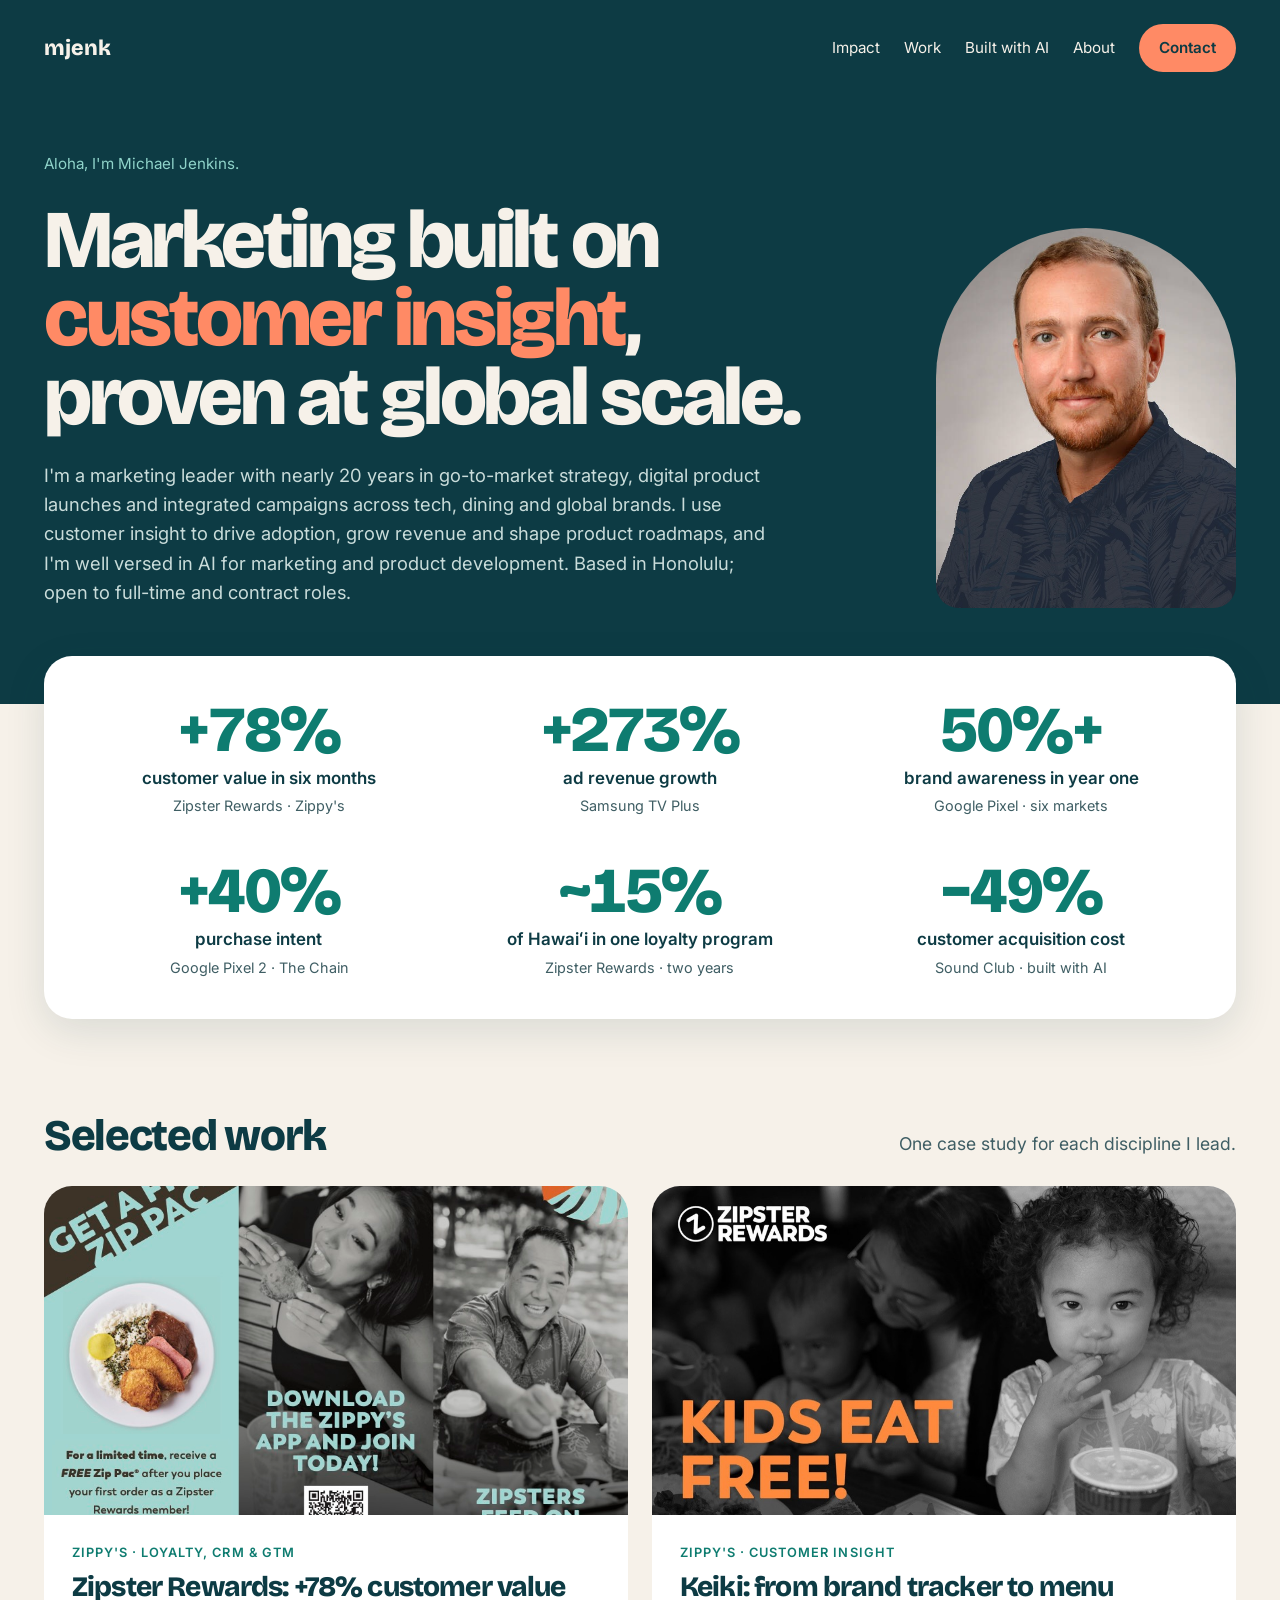
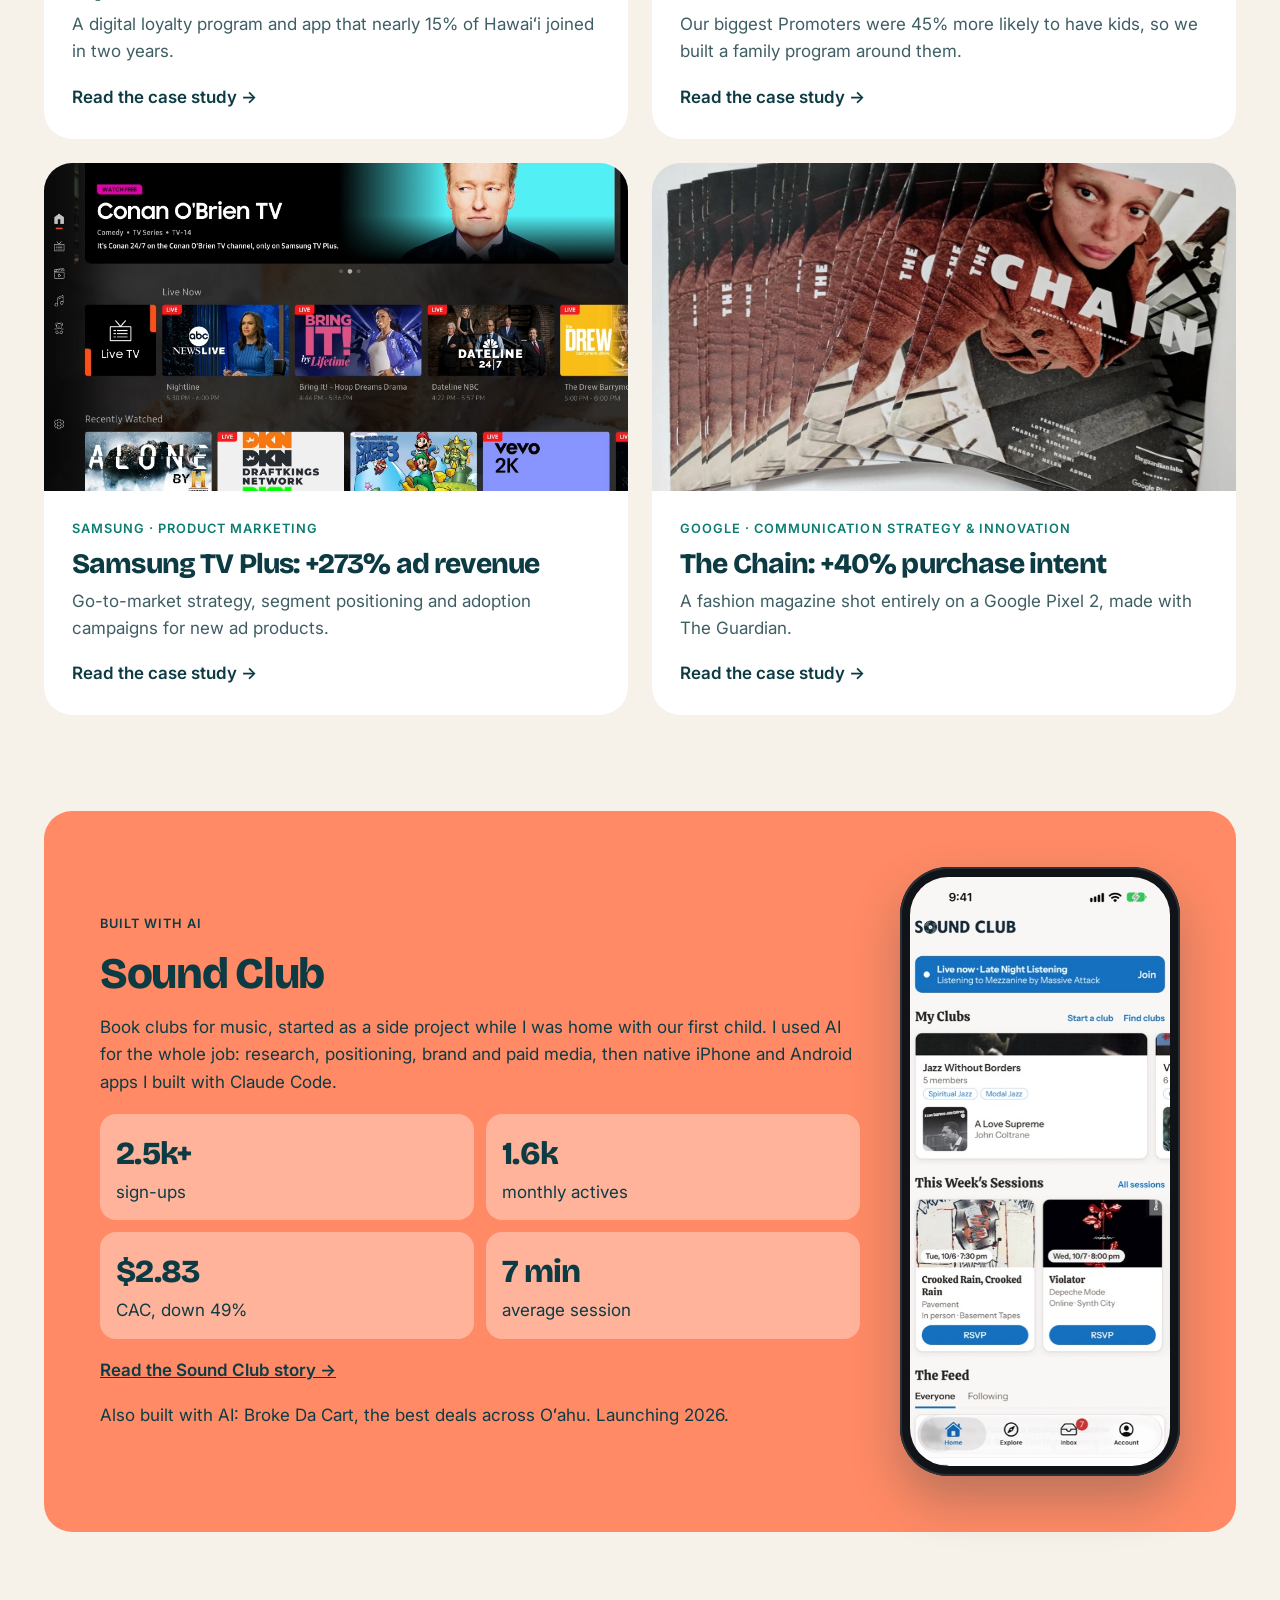
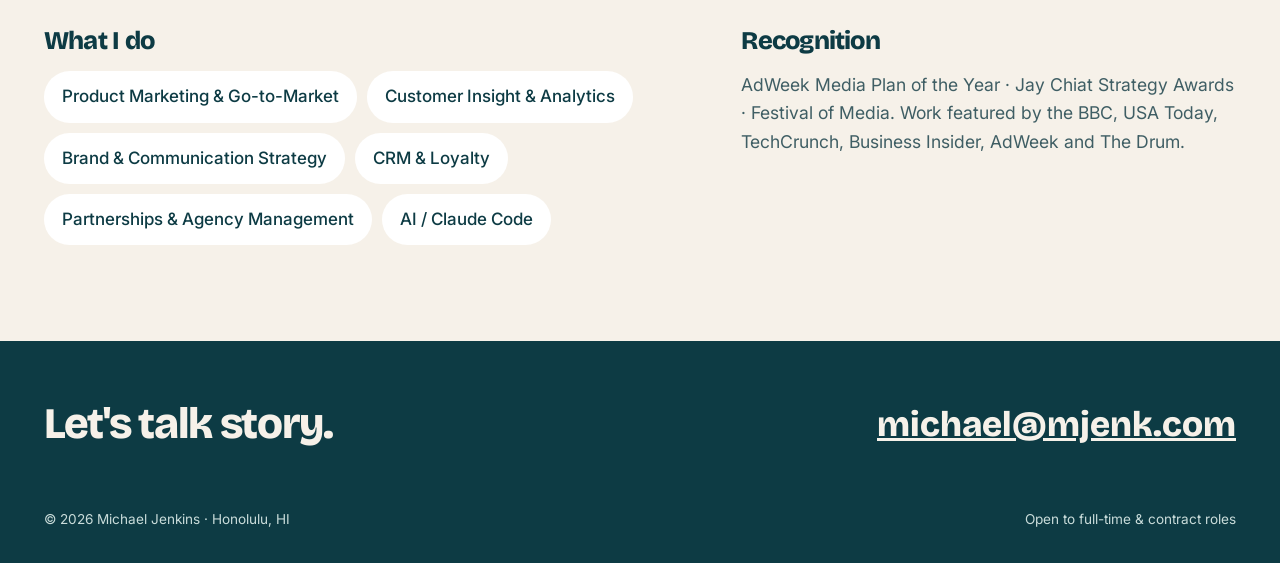
==== index.html @ 597999c7 "Launch new mjenk.com portfolio site Marketing-first portfolio: homepage, About, five case studies, r" ====
<!doctype html>
<html lang="en">
<head>
<meta charset="utf-8">
<meta name="viewport" content="width=device-width, initial-scale=1, viewport-fit=cover">
<title>Michael Jenkins</title>
<meta name="claude:viewport-fit-sides" content="cover">
<meta name="description" content="Michael Jenkins is a marketing leader in product marketing, customer insight, brand strategy and go-to-market, with results at Google, Samsung and Zippy's.">
<!-- share -->
<link rel="canonical" href="https://www.mjenk.com/">
<link rel="icon" href="favicon.svg" type="image/svg+xml">
<link rel="apple-touch-icon" href="apple-touch-icon.png">
<meta name="theme-color" content="#0D3B44">
<meta property="og:type" content="website">
<meta property="og:site_name" content="Michael Jenkins">
<meta property="og:title" content="Michael Jenkins">
<meta property="og:description" content="Michael Jenkins is a marketing leader in product marketing, customer insight, brand strategy and go-to-market, with results at Google, Samsung and Zippy&#x27;s.">
<meta property="og:url" content="https://www.mjenk.com/">
<meta property="og:image" content="https://www.mjenk.com/images/og-image.jpg">
<meta property="og:image:width" content="1200">
<meta property="og:image:height" content="630">
<meta name="twitter:card" content="summary_large_image">
<meta name="twitter:image" content="https://www.mjenk.com/images/og-image.jpg">
<link rel="preconnect" href="https://fonts.googleapis.com">
<link rel="preconnect" href="https://fonts.gstatic.com" crossorigin>
<link rel="stylesheet" href="https://fonts.googleapis.com/css2?family=Bricolage+Grotesque:opsz,wght@12..96,400;12..96,600;12..96,800&family=Inter:wght@400;500;600&display=swap">
<link rel="stylesheet" href="styles.css">
</head>
<body>
<a class="skip" href="#main">Skip to content</a>

<header class="band">
  <div class="wrap">
    <nav class="nav" aria-label="Main">
      <a class="brand" href="index.html">mjenk</a>
      <ul>
        <li><a href="#impact">Impact</a></li>
        <li><a href="#work">Work</a></li>
        <li><a href="work/sound-club.html">Built with AI</a></li>
        <li><a href="about.html">About</a></li>
        <li><a class="btn" href="mailto:michael@mjenk.com">Contact</a></li>
      </ul>
    </nav>
    <div class="hero">
      <div class="hero-copy">
        <span class="eyebrow">Aloha, I'm Michael Jenkins.</span>
        <h1>Marketing built on <em>customer insight</em>, proven at global scale.</h1>
        <p>I'm a marketing leader with nearly 20 years in go-to-market strategy, digital product launches and integrated campaigns across tech, dining and global brands. I use customer insight to drive adoption, grow revenue and shape product roadmaps, and I'm well versed in AI for marketing and product development. Based in Honolulu; open to full-time and contract roles.</p>
      </div>
      <img class="portrait" src="images/michael-jenkins.jpg" alt="Portrait of Michael Jenkins" width="300" height="380">
    </div>
  </div>
</header>

<main id="main" class="wrap">
  <section id="impact" class="panel stats cols-6" aria-label="Impact">
    <div class="stat"><b>+78%</b><span>customer value in six months</span><small>Zipster Rewards · Zippy's</small></div>
    <div class="stat"><b>+273%</b><span>ad revenue growth</span><small>Samsung TV Plus</small></div>
    <div class="stat"><b>50%+</b><span>brand awareness in year one</span><small>Google Pixel · six markets</small></div>
    <div class="stat"><b>+40%</b><span>purchase intent</span><small>Google Pixel 2 · The Chain</small></div>
    <div class="stat"><b>~15%</b><span>of Hawaiʻi in one loyalty program</span><small>Zipster Rewards · two years</small></div>
    <div class="stat"><b>−49%</b><span>customer acquisition cost</span><small>Sound Club · built with AI</small></div>
  </section>

  <section id="work" class="section">
    <div class="section-head">
      <h2>Selected work</h2>
      <p class="lede">One case study for each discipline I lead.</p>
    </div>
    <div class="cards">
      <a class="panel card" href="work/zipster-rewards.html">
        <img src="images/zipster-brochure.jpg" alt="Zipster Rewards launch brochure offering a free Zip Pac" loading="lazy">
        <div class="card-body">
          <span class="label">Zippy's · Loyalty, CRM &amp; GTM</span>
          <h3>Zipster Rewards: +78% customer value</h3>
          <p>A digital loyalty program and app that nearly 15% of Hawaiʻi joined in two years.</p>
          <span class="more">Read the case study →</span>
        </div>
      </a>
      <a class="panel card" href="work/keiki.html">
        <img src="images/keiki-menu.jpg" alt="Zippy's keiki menu" loading="lazy">
        <div class="card-body">
          <span class="label">Zippy's · Customer insight</span>
          <h3>Keiki: from brand tracker to menu</h3>
          <p>Our biggest Promoters were 45% more likely to have kids, so we built a family program around them.</p>
          <span class="more">Read the case study →</span>
        </div>
      </a>
      <a class="panel card" href="work/samsung-tv-plus.html">
        <img src="images/samsung-tv-plus.jpg" alt="Samsung TV Plus home screen with live channels and recently watched shows" loading="lazy">
        <div class="card-body">
          <span class="label">Samsung · Product marketing</span>
          <h3>Samsung TV Plus: +273% ad revenue</h3>
          <p>Go-to-market strategy, segment positioning and adoption campaigns for new ad products.</p>
          <span class="more">Read the case study →</span>
        </div>
      </a>
      <a class="panel card" href="work/the-chain.html">
        <img src="images/the-chain-magazine.jpg" alt="Stack of The Chain magazines, shot on Google Pixel 2 for The Guardian" loading="lazy">
        <div class="card-body">
          <span class="label">Google · Communication strategy &amp; innovation</span>
          <h3>The Chain: +40% purchase intent</h3>
          <p>A fashion magazine shot entirely on a Google Pixel 2, made with The Guardian.</p>
          <span class="more">Read the case study →</span>
        </div>
      </a>
    </div>
  </section>

  <section class="ai" aria-labelledby="ai-title">
    <div class="ai-copy">
      <span class="label">Built with AI</span>
      <h2 id="ai-title">Sound Club</h2>
      <p>Book clubs for music, started as a side project while I was home with our first child. I used AI for the whole job: research, positioning, brand and paid media, then native iPhone and Android apps I built with Claude Code.</p>
      <div class="ai-stats">
        <div><b>2.5k+</b>sign-ups</div>
        <div><b>1.6k</b>monthly actives</div>
        <div><b>$2.83</b>CAC, down 49%</div>
        <div><b>7 min</b>average session</div>
      </div>
      <p><a href="work/sound-club.html">Read the Sound Club story →</a></p>
      <p>Also built with AI: Broke Da Cart, the best deals across Oʻahu. Launching 2026.</p>
    </div>
    <div class="phone"><img src="images/sc-08-home.jpg" alt="Sound Club app home screen: My Clubs, this week's sessions and a live listening session" loading="lazy"></div>
  </section>

  <section class="split">
    <div class="wide">
      <h2>What I do</h2>
      <ul class="chips">
        <li>Product Marketing &amp; Go-to-Market</li>
        <li>Customer Insight &amp; Analytics</li>
        <li>Brand &amp; Communication Strategy</li>
        <li>CRM &amp; Loyalty</li>
        <li>Partnerships &amp; Agency Management</li>
        <li>AI / Claude Code</li>
      </ul>
    </div>
    <div>
      <h2>Recognition</h2>
      <p class="lede">AdWeek Media Plan of the Year · Jay Chiat Strategy Awards · Festival of Media. Work featured by the BBC, USA Today, TechCrunch, Business Insider, AdWeek and The Drum.</p>
    </div>
  </section>
</main>

<footer class="band">
  <div class="wrap">
    <div class="cta">
      <h2>Let's talk story.</h2>
      <a class="email" href="mailto:michael@mjenk.com">michael@mjenk.com</a>
    </div>
    <div class="footer-small"><span>© 2026 Michael Jenkins · Honolulu, HI</span><span>Open to full-time &amp; contract roles</span></div>
  </div>
</footer>
</body>
</html>
---- styles.css ----
/* Island Modern — deep-ocean band over a sand ground; one coral accent; rounded white "paper" panels */
:root {
  --sand: #F6F1E9;        /* page ground */
  --paper: #FFFFFF;       /* panels */
  --band: #0D3B44;        /* hero / footer band */
  --on-band: #F6F1E9;
  --on-band-soft: #C9DCDA;
  --mist: #8FD3C9;        /* eyebrow text on band */
  --ink: #0D3B44;         /* headings + body */
  --muted: #3F5E64;
  --lagoon: #0E7C70;      /* figures, labels */
  --coral: #FF8A65;       /* the one accent */
  --on-coral: #0D3B44;
  --line: #E3DACB;
  --chip-line: #3E6A72;
  --shadow: 0 12px 40px rgba(13, 59, 68, 0.12);

  --display: "Bricolage Grotesque", "Avenir Next", "Segoe UI", system-ui, sans-serif;
  --body: "Inter", "Helvetica Neue", Arial, system-ui, sans-serif;

  --step-hero: clamp(2.6rem, 6.4vw, 6.25rem);
  --step-h1: clamp(2.4rem, 5.6vw, 5.5rem);
  --step-h2: clamp(1.9rem, 3.4vw, 3.25rem);
  --step-h3: clamp(1.4rem, 2.2vw, 2rem);
  --step-fig: clamp(2.8rem, 5vw, 4.25rem);
  --radius: 28px;
  color-scheme: light;
}
@media (prefers-color-scheme: dark) {
  :root:not([data-theme="light"]) {
    --sand: #0A2227; --paper: #10323A; --band: #061719; --on-band: #EEF4F2; --on-band-soft: #B5CCCB;
    --mist: #8FD3C9; --ink: #EAF2F0; --muted: #A9C2C3; --lagoon: #6CD0C0; --coral: #FF9A7A;
    --on-coral: #0D3B44; --line: #1F4A52; --chip-line: #3E6A72; --shadow: 0 12px 40px rgba(0, 0, 0, 0.35);
    color-scheme: dark;
  }
}
:root[data-theme="dark"] {
  --sand: #0A2227; --paper: #10323A; --band: #061719; --on-band: #EEF4F2; --on-band-soft: #B5CCCB;
  --mist: #8FD3C9; --ink: #EAF2F0; --muted: #A9C2C3; --lagoon: #6CD0C0; --coral: #FF9A7A;
  --on-coral: #0D3B44; --line: #1F4A52; --chip-line: #3E6A72; --shadow: 0 12px 40px rgba(0, 0, 0, 0.35);
  color-scheme: dark;
}

*, *::before, *::after { box-sizing: border-box; }
html { -webkit-text-size-adjust: 100%; }
body { margin: 0; background: var(--sand); color: var(--ink); font-family: var(--body); font-size: 17px; line-height: 1.6; }
img { max-width: 100%; display: block; }
a { color: inherit; }
a:focus-visible, button:focus-visible { outline: 3px solid var(--coral); outline-offset: 3px; border-radius: 6px; }
h1, h2, h3 { font-family: var(--display); font-weight: 800; letter-spacing: -0.03em; line-height: 1; margin: 0; text-wrap: balance; }
p { margin: 0; }
.wrap {
  max-width: 1240px; margin: 0 auto;
  padding-left: max(24px, env(safe-area-inset-left, 0px));
  padding-right: max(24px, env(safe-area-inset-right, 0px));
}
.skip { position: absolute; left: -999px; }
.skip:focus { left: 16px; top: 16px; background: var(--paper); padding: 8px 12px; z-index: 20; }

/* Band (hero + footer) */
.band { background: var(--band); color: var(--on-band); }
.nav { display: flex; flex-wrap: wrap; gap: 12px 24px; justify-content: space-between; align-items: center; padding-block: 24px; }
.brand { font-family: var(--display); font-weight: 800; font-size: 1.35rem; text-decoration: none; }
.nav ul { display: flex; flex-wrap: wrap; gap: 6px 24px; list-style: none; margin: 0; padding: 0; align-items: center; font-size: 0.95rem; }
.nav a { text-decoration: none; }
.nav a:hover { text-decoration: underline; text-underline-offset: 4px; }
.nav a[aria-current="page"] { text-decoration: underline; text-underline-offset: 4px; text-decoration-color: var(--coral); }
.btn { display: inline-flex; align-items: center; gap: 8px; background: var(--coral); color: var(--on-coral); text-decoration: none; font-weight: 600; padding: 12px 20px; border-radius: 999px; }
.btn:hover { filter: brightness(1.05); text-decoration: none !important; }
.eyebrow { font-size: 0.95rem; color: var(--mist); }
.label { font-size: 0.8rem; font-weight: 600; letter-spacing: 0.08em; text-transform: uppercase; color: var(--lagoon); }

.hero { display: flex; flex-wrap: wrap; gap: 48px; align-items: flex-end; padding-block: 56px 96px; }
.hero-copy { flex: 999 1 560px; min-width: 0; display: flex; flex-direction: column; gap: 24px; }
.hero h1 { font-size: var(--step-hero); line-height: 0.96; letter-spacing: -0.04em; }
.hero h1 em { font-style: normal; color: var(--coral); }
.hero p { max-width: 40em; font-size: 1.15rem; color: var(--on-band-soft); }
.portrait { flex: 0 1 300px; aspect-ratio: 300 / 380; max-width: 100%; object-fit: cover; object-position: top; border-radius: 160px 160px 24px 24px; }
.meta { display: flex; flex-wrap: wrap; gap: 10px; font-size: 0.95rem; }
.meta span { border: 1px solid var(--chip-line); border-radius: 999px; padding: 8px 14px; }

/* Main sections */
main { display: flex; flex-direction: column; gap: 96px; padding-bottom: 96px; }
.section { display: flex; flex-direction: column; gap: 28px; }
.section-head { display: flex; flex-wrap: wrap; justify-content: space-between; align-items: baseline; gap: 12px; }
.section h2 { font-size: var(--step-h2); }
.lede { max-width: 40em; font-size: 1.1rem; color: var(--muted); }

.panel { background: var(--paper); border-radius: var(--radius); }
/* Stat grids always fill every row: set the column count by item count (cols-2/3/4/6) */
.stats { margin-top: -48px; padding: 40px; display: grid; grid-template-columns: repeat(3, minmax(0, 1fr)); gap: 40px 32px; box-shadow: var(--shadow); position: relative; text-align: center; }
.stats.cols-2 { grid-template-columns: repeat(2, minmax(0, 1fr)); }
.stats.cols-4 { grid-template-columns: repeat(4, minmax(0, 1fr)); }
.stat { display: flex; flex-direction: column; align-items: center; gap: 2px; min-width: 0; }
.stat b { font-family: var(--display); font-weight: 800; font-size: var(--step-fig); letter-spacing: -0.03em; line-height: 1.05; color: var(--lagoon); font-variant-numeric: tabular-nums; }
.stat span { font-weight: 600; }
.stat small { font-size: 0.9rem; color: var(--muted); }

.cards { display: grid; grid-template-columns: repeat(auto-fit, minmax(min(100%, 440px), 1fr)); gap: 24px; }
.card { text-decoration: none; overflow: hidden; display: flex; flex-direction: column; transition: transform 0.2s ease; }
.card:hover { transform: translateY(-3px); }
.card img { width: 100%; aspect-ratio: 16 / 9; object-fit: cover; }
.card-body { padding: 28px; display: flex; flex-direction: column; gap: 10px; flex: 1; }
.card h3 { font-size: var(--step-h3); }
.card p { color: var(--muted); }
.card .more { margin-top: auto; padding-top: 8px; font-weight: 600; }
.card-figure { aspect-ratio: 16 / 9; display: flex; align-items: center; justify-content: center; background: var(--band); color: var(--coral); font-family: var(--display); font-weight: 800; font-size: clamp(3.5rem, 8vw, 6rem); letter-spacing: -0.04em; }

.ai { background: var(--coral); color: var(--on-coral); border-radius: var(--radius); padding: clamp(28px, 5vw, 56px); display: flex; flex-wrap: wrap; gap: 40px; align-items: center; }
.ai-copy { flex: 999 1 480px; min-width: 0; display: flex; flex-direction: column; gap: 18px; }
.ai h2 { font-size: var(--step-h2); }
.ai .label { color: var(--on-coral); }
.ai > img { flex: 0 1 260px; border-radius: 20px; }
.ai-stats { display: grid; grid-template-columns: repeat(2, minmax(0, 1fr)); gap: 12px; }
.ai-stats.cols-3 { grid-template-columns: repeat(3, minmax(0, 1fr)); }
@media (max-width: 560px) { .ai-stats.cols-3 { grid-template-columns: minmax(0, 1fr); } }
.ai-stats div { background: rgba(255, 255, 255, 0.35); border-radius: 16px; padding: 14px 16px; }
.ai-stats b { display: block; font-family: var(--display); font-size: 2rem; font-weight: 800; letter-spacing: -0.02em; }
.ai a { font-weight: 600; }
.ai.alt { background: var(--band); color: var(--on-band); }
.ai.alt .label { color: var(--coral); }
.ai.alt .ai-stats div { background: rgba(255, 255, 255, 0.08); }

.split { display: flex; flex-wrap: wrap; gap: 48px; }
.split > * { flex: 1 1 340px; min-width: 0; display: flex; flex-direction: column; gap: 18px; }
.split > .wide { flex-grow: 2; }
.chips { display: flex; flex-wrap: wrap; gap: 10px; list-style: none; margin: 0; padding: 0; }
.chips li { background: var(--paper); padding: 12px 18px; border-radius: 999px; font-weight: 500; }
.plain-list { list-style: none; margin: 0; padding: 0; display: flex; flex-direction: column; }
.plain-list li { padding: 12px 0; border-bottom: 1px solid var(--line); }
.plain-list li span { display: block; font-size: 0.9rem; color: var(--muted); }

.cta { display: flex; flex-wrap: wrap; gap: 24px; justify-content: space-between; align-items: center; padding-block: 56px; }
.cta h2 { font-size: var(--step-h2); }
.email { font-family: var(--display); font-weight: 800; font-size: clamp(1.4rem, 3vw, 2.2rem); color: var(--on-band); }
.footer-small { padding-block: 0 32px; font-size: 0.85rem; color: var(--on-band-soft); display: flex; flex-wrap: wrap; gap: 8px 24px; justify-content: space-between; }

/* Case study pages */
.case-hero { padding-block: 48px 120px; display: flex; flex-direction: column; gap: 24px; }
.case-hero h1 { font-size: var(--step-h1); max-width: 18ch; line-height: 0.98; letter-spacing: -0.04em; }
.case-hero h1 em { font-style: normal; color: var(--coral); }
.case-hero .standfirst { max-width: 40em; font-size: 1.15rem; color: var(--on-band-soft); }
.lift { margin-top: -88px; border-radius: var(--radius); box-shadow: var(--shadow); width: 100%; position: relative; }
.lift-panel { margin-top: -88px; position: relative; box-shadow: var(--shadow); }
.prose { display: grid; grid-template-columns: repeat(auto-fit, minmax(min(100%, 380px), 1fr)); gap: 48px; }
.prose > div { display: flex; flex-direction: column; gap: 14px; min-width: 0; }
.prose h2 { font-size: clamp(1.7rem, 3vw, 2.6rem); }
.prose p { color: var(--muted); font-size: 1.08rem; max-width: 36em; }
.steps { padding: clamp(28px, 5vw, 56px); display: flex; flex-direction: column; gap: 28px; }
.steps h2 { font-size: var(--step-h2); }
.steps ol { list-style: none; margin: 0; padding: 0; display: grid; grid-template-columns: repeat(auto-fit, minmax(min(100%, 420px), 1fr)); gap: 24px 40px; counter-reset: step; }
.steps ol.cols-3 { grid-template-columns: repeat(3, minmax(0, 1fr)); }
.steps ol.cols-1 { grid-template-columns: minmax(0, 1fr); max-width: 52em; }
@media (max-width: 960px) { .steps ol.cols-3 { grid-template-columns: minmax(0, 1fr); } }
.steps li { display: grid; grid-template-columns: 40px 1fr; gap: 16px; counter-increment: step; }
.steps li::before { content: counter(step); width: 40px; height: 40px; border-radius: 20px; background: var(--coral); color: var(--on-coral); display: flex; align-items: center; justify-content: center; font-weight: 700; }
.steps li b { display: block; font-size: 1.1rem; margin-bottom: 4px; }
.steps li span { color: var(--muted); }
.gallery { display: grid; grid-template-columns: repeat(auto-fit, minmax(min(100%, 420px), 1fr)); gap: 24px; }
.gallery figure { margin: 0; display: flex; flex-direction: column; gap: 10px; }
.gallery img { border-radius: 20px; width: 100%; }
.gallery.even img { aspect-ratio: 4 / 3; object-fit: cover; object-position: center bottom; }
.gallery figcaption { font-size: 0.9rem; color: var(--muted); }
.skills-row { display: flex; flex-wrap: wrap; gap: 12px 16px; align-items: center; }
.skills-row h2 { font-size: 1.6rem; margin-right: 8px; }
.next-row { display: grid; grid-template-columns: repeat(auto-fit, minmax(min(100%, 380px), 1fr)); gap: 24px; }
.next-row a { text-decoration: none; padding: 36px; display: flex; flex-direction: column; gap: 8px; }
.next-row strong { font-family: var(--display); font-size: clamp(1.5rem, 2.6vw, 2.2rem); letter-spacing: -0.02em; line-height: 1.1; }
.next-row .dark { background: var(--band); color: var(--on-band); border-radius: var(--radius); }
.next-row .dark .label { color: var(--coral); }
.archive { display: grid; grid-template-columns: repeat(4, minmax(0, 1fr)); gap: 20px; }
@media (max-width: 1080px) { .archive { grid-template-columns: repeat(2, minmax(0, 1fr)); } }
@media (max-width: 560px) { .archive { grid-template-columns: minmax(0, 1fr); } }
.archive article { padding: 28px; display: flex; flex-direction: column; gap: 8px; }
.archive h3 { font-size: 1.45rem; letter-spacing: -0.02em; }
.archive p { color: var(--muted); font-size: 0.98rem; }
.note { font-size: 0.9rem; color: var(--muted); }

@media (max-width: 960px) {
  .stats.cols-6, .stats.cols-4 { grid-template-columns: repeat(2, minmax(0, 1fr)); }
  .stats.cols-3 { grid-template-columns: minmax(0, 1fr); }
}
@media (max-width: 560px) {
  .stats, .stats.cols-2, .stats.cols-4, .stats.cols-6 { grid-template-columns: minmax(0, 1fr); }
}

/* Phone mockup around a real app screenshot */
.phone { flex: 0 1 280px; max-width: 100%; aspect-ratio: 1320 / 2868; padding: 10px; border-radius: 48px; background: #101418; box-shadow: 0 24px 48px rgba(13, 59, 68, 0.28), inset 0 0 0 2px #2A3036; }
.phone img { width: 100%; height: 100%; object-fit: cover; border-radius: 38px; }
.phones { display: flex; flex-wrap: wrap; justify-content: center; gap: clamp(16px, 4vw, 48px); padding: clamp(28px, 5vw, 56px); }
.phones .phone { flex-basis: 260px; }

@media (prefers-reduced-motion: reduce) { .card { transition: none; } .card:hover { transform: none; } }
@media (max-width: 640px) {
  body { font-size: 16px; }
  .hero { padding-block: 32px 72px; }
  .stats { padding: 28px; }
  .portrait { flex-basis: 220px; }
}
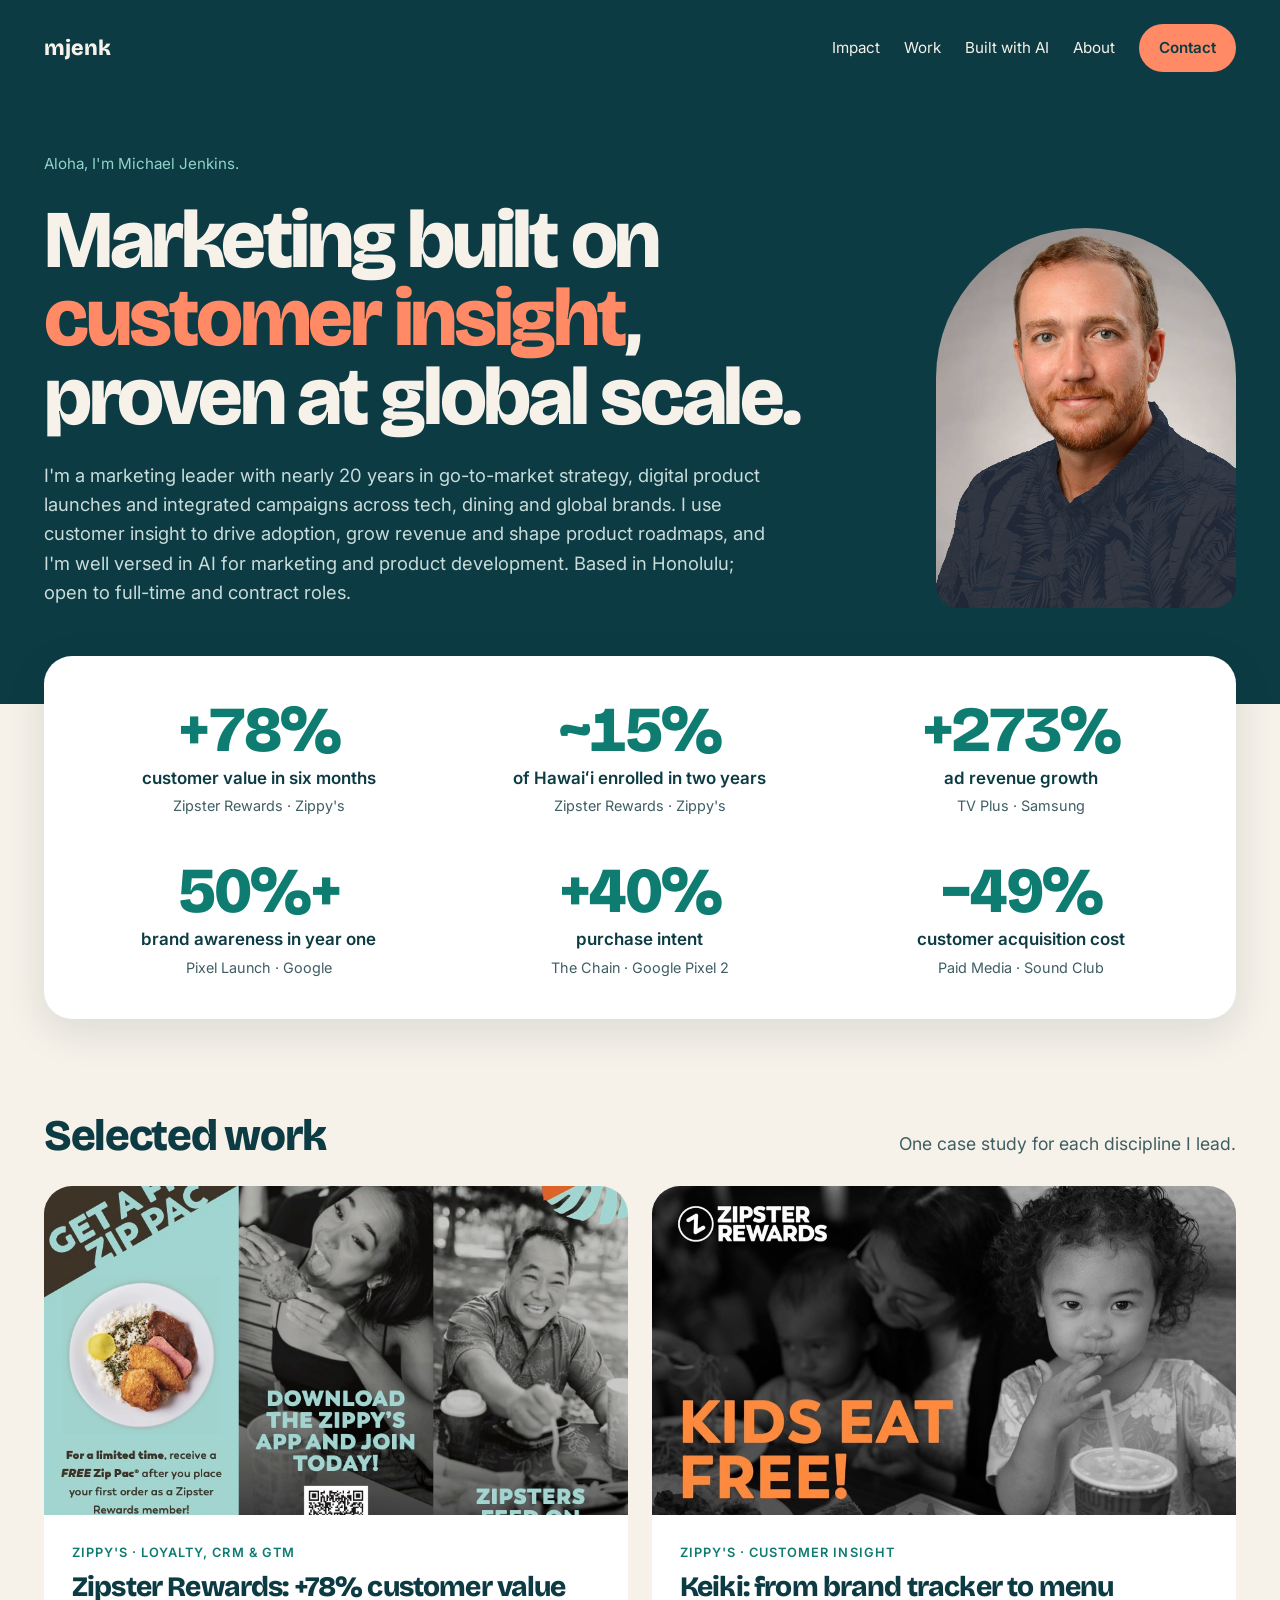
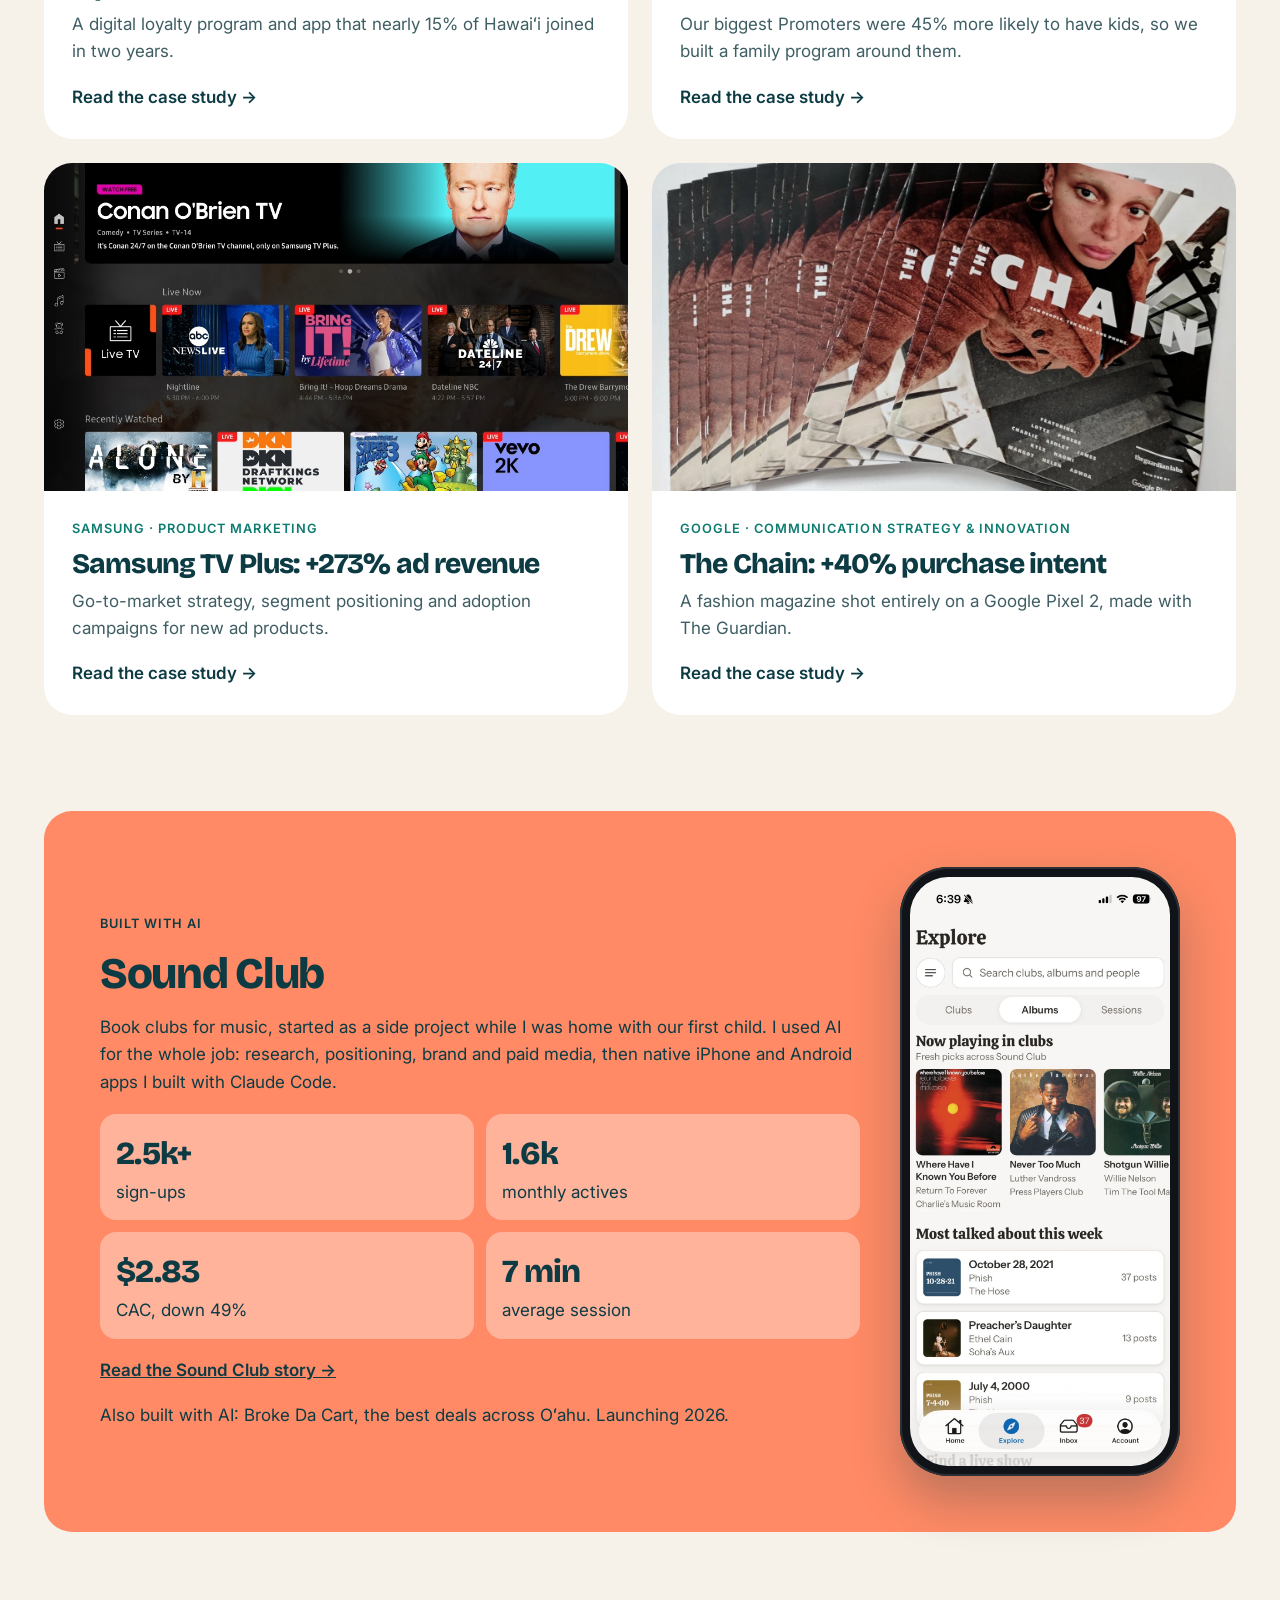
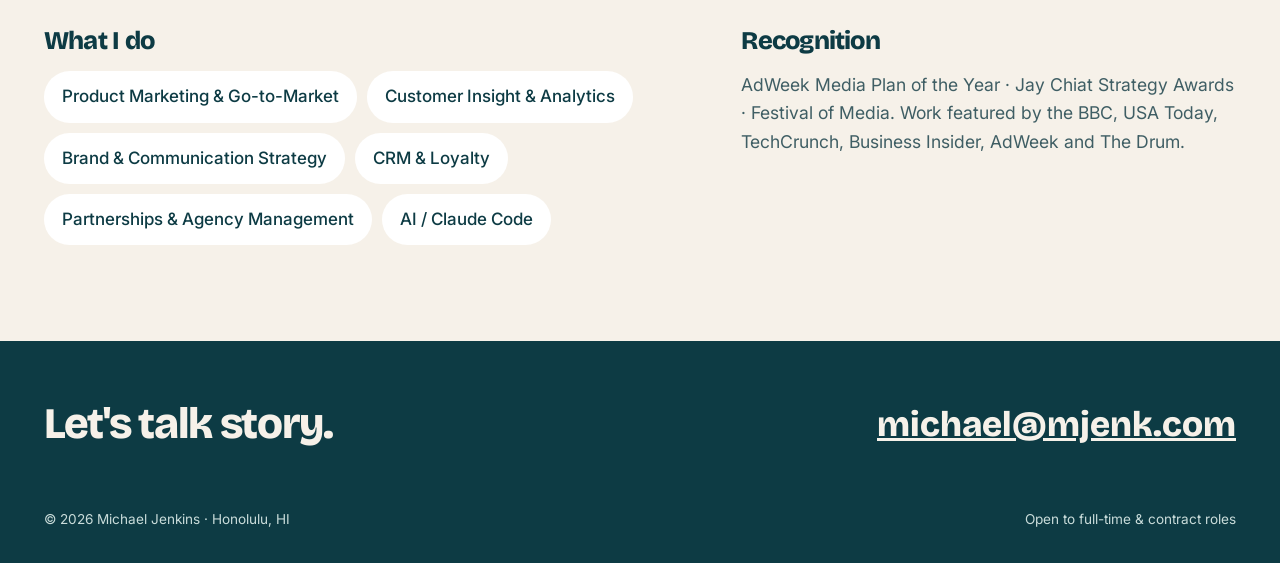
==== commit 3803094d: "Fix mobile layout and refresh Sound Club screenshots - Compact one-row nav on phones; homepage portr" ====
--- a/index.html
+++ b/index.html
@@ -47,7 +47,7 @@
         <h1>Marketing built on <em>customer insight</em>, proven at global scale.</h1>
         <p>I'm a marketing leader with nearly 20 years in go-to-market strategy, digital product launches and integrated campaigns across tech, dining and global brands. I use customer insight to drive adoption, grow revenue and shape product roadmaps, and I'm well versed in AI for marketing and product development. Based in Honolulu; open to full-time and contract roles.</p>
       </div>
-      <img class="portrait" src="images/michael-jenkins.jpg" alt="Portrait of Michael Jenkins" width="300" height="380">
+      <img class="portrait hide-sm" src="images/michael-jenkins.jpg" alt="Portrait of Michael Jenkins" width="300" height="380">
     </div>
   </div>
 </header>
@@ -55,11 +55,11 @@
 <main id="main" class="wrap">
   <section id="impact" class="panel stats cols-6" aria-label="Impact">
     <div class="stat"><b>+78%</b><span>customer value in six months</span><small>Zipster Rewards · Zippy's</small></div>
-    <div class="stat"><b>+273%</b><span>ad revenue growth</span><small>Samsung TV Plus</small></div>
-    <div class="stat"><b>50%+</b><span>brand awareness in year one</span><small>Google Pixel · six markets</small></div>
-    <div class="stat"><b>+40%</b><span>purchase intent</span><small>Google Pixel 2 · The Chain</small></div>
-    <div class="stat"><b>~15%</b><span>of Hawaiʻi in one loyalty program</span><small>Zipster Rewards · two years</small></div>
-    <div class="stat"><b>−49%</b><span>customer acquisition cost</span><small>Sound Club · built with AI</small></div>
+    <div class="stat"><b>~15%</b><span>of Hawaiʻi enrolled in two years</span><small>Zipster Rewards · Zippy's</small></div>
+    <div class="stat"><b>+273%</b><span>ad revenue growth</span><small>TV Plus · Samsung</small></div>
+    <div class="stat"><b>50%+</b><span>brand awareness in year one</span><small>Pixel Launch · Google</small></div>
+    <div class="stat"><b>+40%</b><span>purchase intent</span><small>The Chain · Google Pixel 2</small></div>
+    <div class="stat"><b>−49%</b><span>customer acquisition cost</span><small>Paid Media · Sound Club</small></div>
   </section>
 
   <section id="work" class="section">
@@ -121,7 +121,7 @@
       <p><a href="work/sound-club.html">Read the Sound Club story →</a></p>
       <p>Also built with AI: Broke Da Cart, the best deals across Oʻahu. Launching 2026.</p>
     </div>
-    <div class="phone"><img src="images/sc-08-home.jpg" alt="Sound Club app home screen: My Clubs, this week's sessions and a live listening session" loading="lazy"></div>
+    <div class="phone"><img src="images/sc-explore.jpg" alt="Sound Club Explore screen: albums now playing in clubs and the most talked-about picks this week" loading="lazy"></div>
   </section>
 
   <section class="split">
--- a/styles.css
+++ b/styles.css
@@ -44,7 +44,7 @@
 *, *::before, *::after { box-sizing: border-box; }
 html { -webkit-text-size-adjust: 100%; }
 body { margin: 0; background: var(--sand); color: var(--ink); font-family: var(--body); font-size: 17px; line-height: 1.6; }
-img { max-width: 100%; display: block; }
+img { max-width: 100%; height: auto; display: block; }
 a { color: inherit; }
 a:focus-visible, button:focus-visible { outline: 3px solid var(--coral); outline-offset: 3px; border-radius: 6px; }
 h1, h2, h3 { font-family: var(--display); font-weight: 800; letter-spacing: -0.03em; line-height: 1; margin: 0; text-wrap: balance; }
@@ -159,6 +159,9 @@
 .gallery { display: grid; grid-template-columns: repeat(auto-fit, minmax(min(100%, 420px), 1fr)); gap: 24px; }
 .gallery figure { margin: 0; display: flex; flex-direction: column; gap: 10px; }
 .gallery img { border-radius: 20px; width: 100%; }
+.feature { margin: 0; display: flex; flex-direction: column; align-items: center; gap: 10px; }
+.feature img { border-radius: 20px; width: 100%; max-width: 800px; }
+.feature figcaption { font-size: 0.9rem; color: var(--muted); }
 .gallery.even img { aspect-ratio: 4 / 3; object-fit: cover; object-position: center bottom; }
 .gallery figcaption { font-size: 0.9rem; color: var(--muted); }
 .skills-row { display: flex; flex-wrap: wrap; gap: 12px 16px; align-items: center; }
@@ -195,5 +198,10 @@
   body { font-size: 16px; }
   .hero { padding-block: 32px 72px; }
   .stats { padding: 28px; }
-  .portrait { flex-basis: 220px; }
-}
+  /* Nav: brand on its own line, links spread across one row with a compact Contact pill */
+  .nav ul { width: 100%; flex-wrap: nowrap; justify-content: space-between; gap: 12px; font-size: 0.875rem; }
+  .nav .btn { padding: 8px 14px; }
+  /* Homepage: the portrait lives on About at phone width; About shows it first, smaller */
+  .portrait.hide-sm { display: none; }
+  .portrait.lead-sm { order: -1; flex-basis: 180px; width: 180px; }
+}
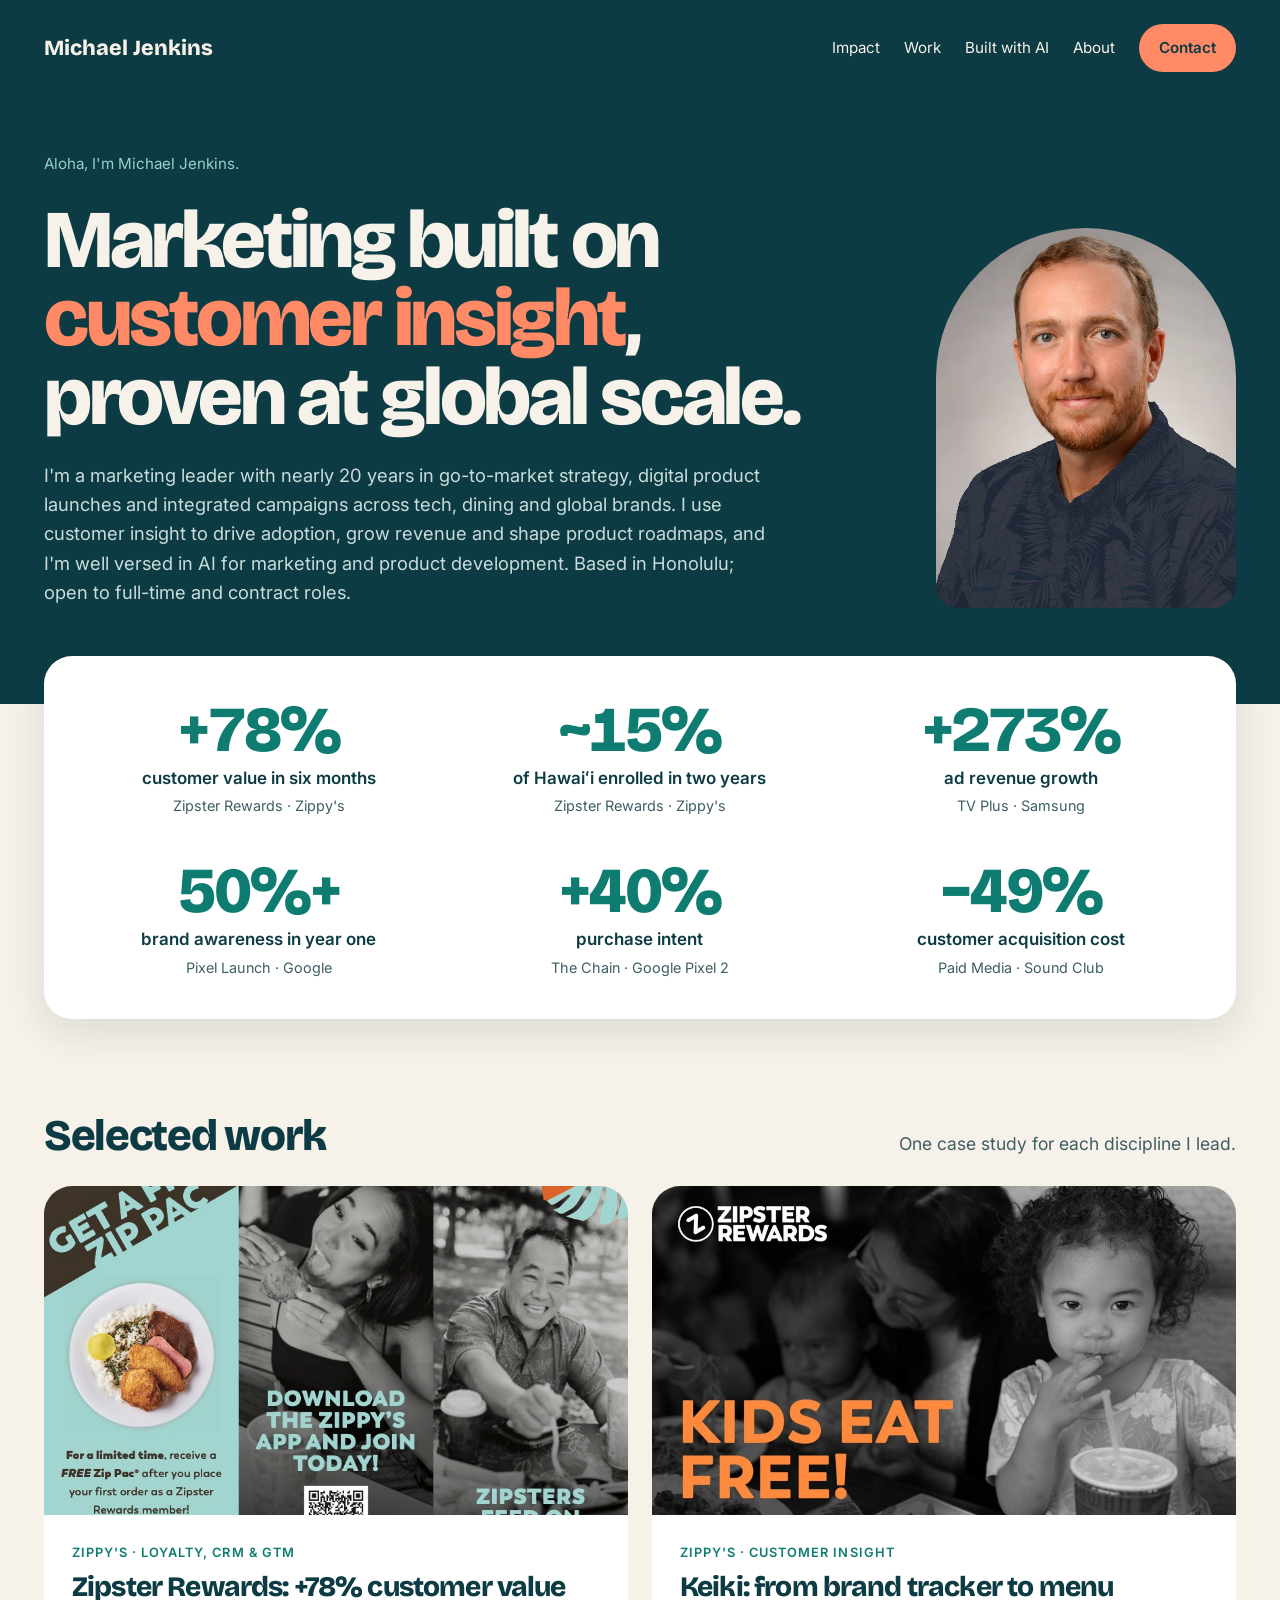
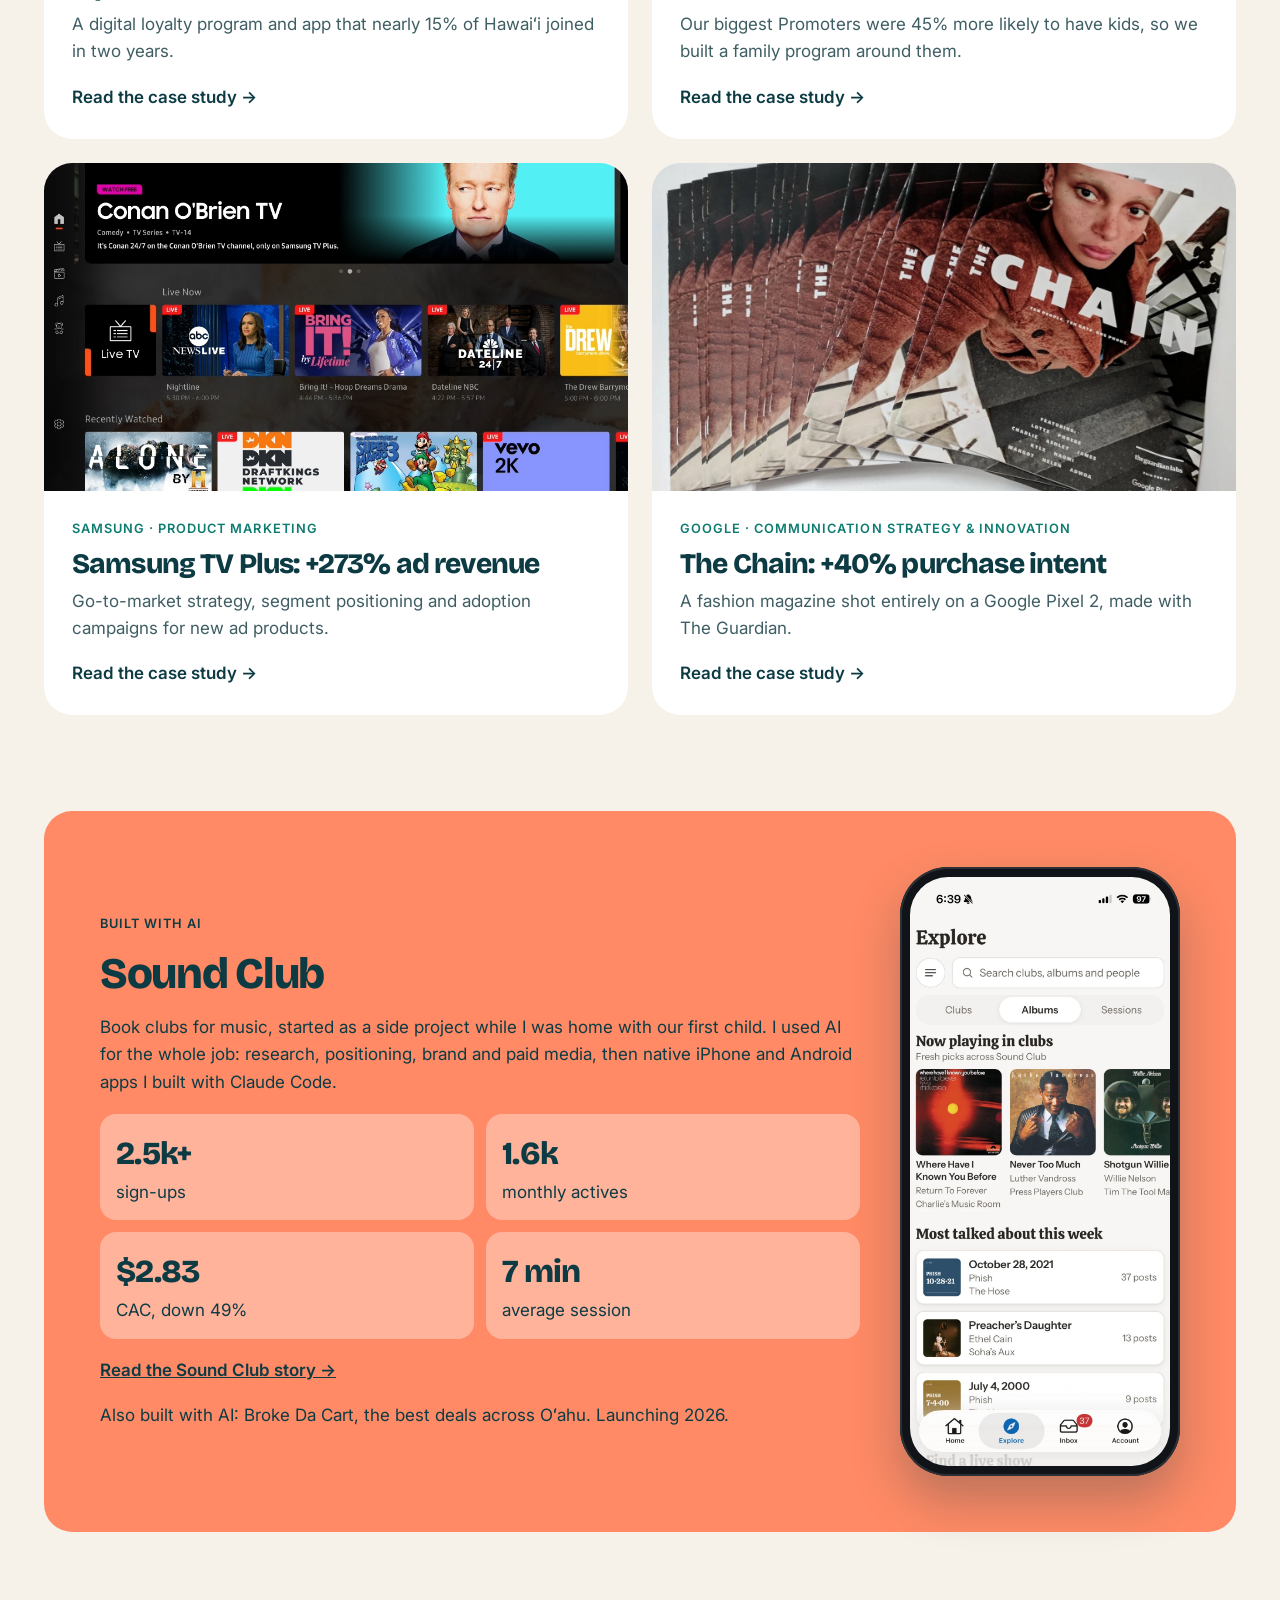
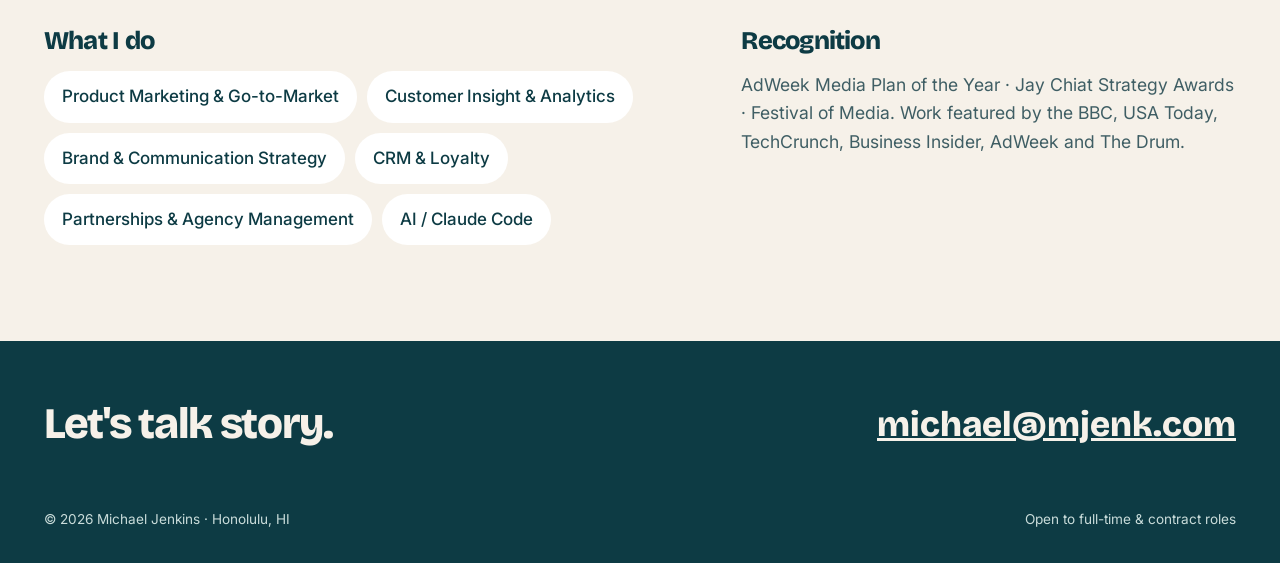
==== commit 8f089fba: "Use full name in the nav brand Co-Authored-By: Claude Opus 5.5 <noreply@anthropic.com>" ====
--- a/index.html
+++ b/index.html
@@ -32,7 +32,7 @@
 <header class="band">
   <div class="wrap">
     <nav class="nav" aria-label="Main">
-      <a class="brand" href="index.html">mjenk</a>
+      <a class="brand" href="index.html">Michael Jenkins</a>
       <ul>
         <li><a href="#impact">Impact</a></li>
         <li><a href="#work">Work</a></li>
